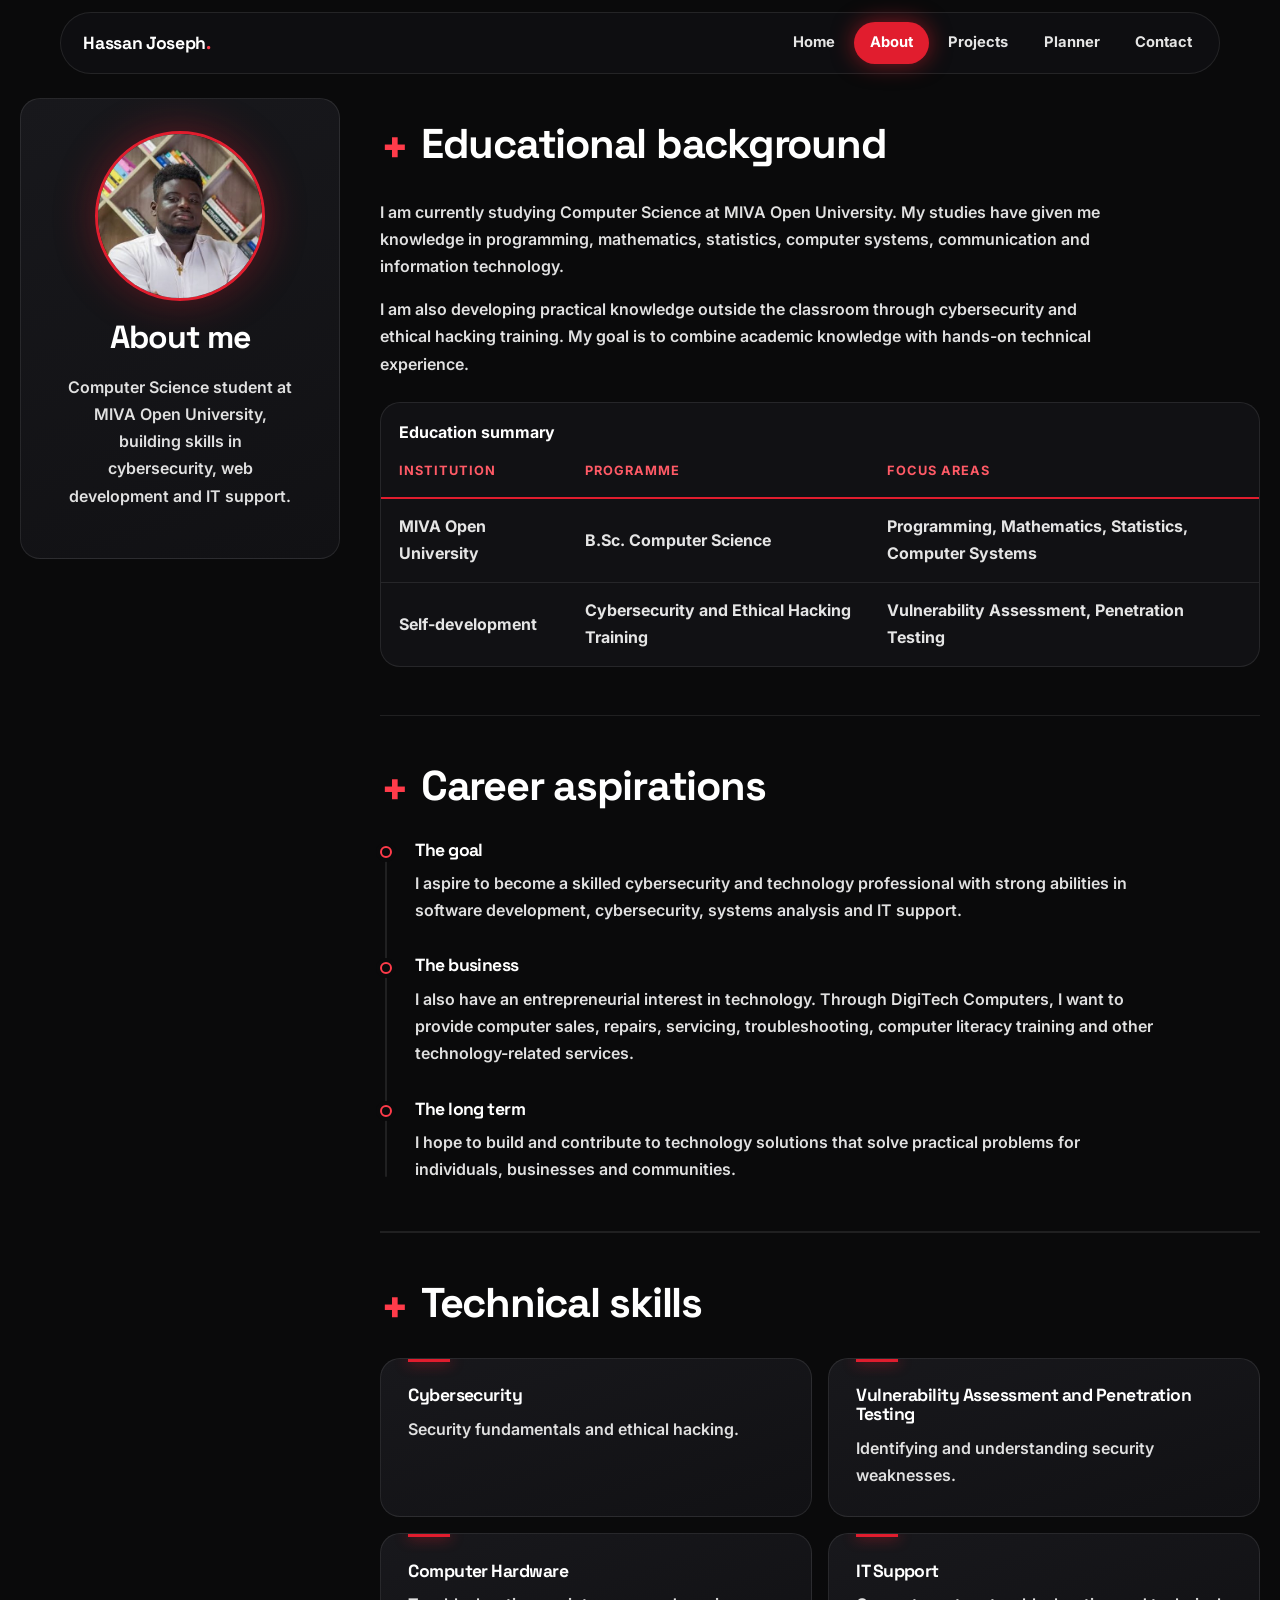
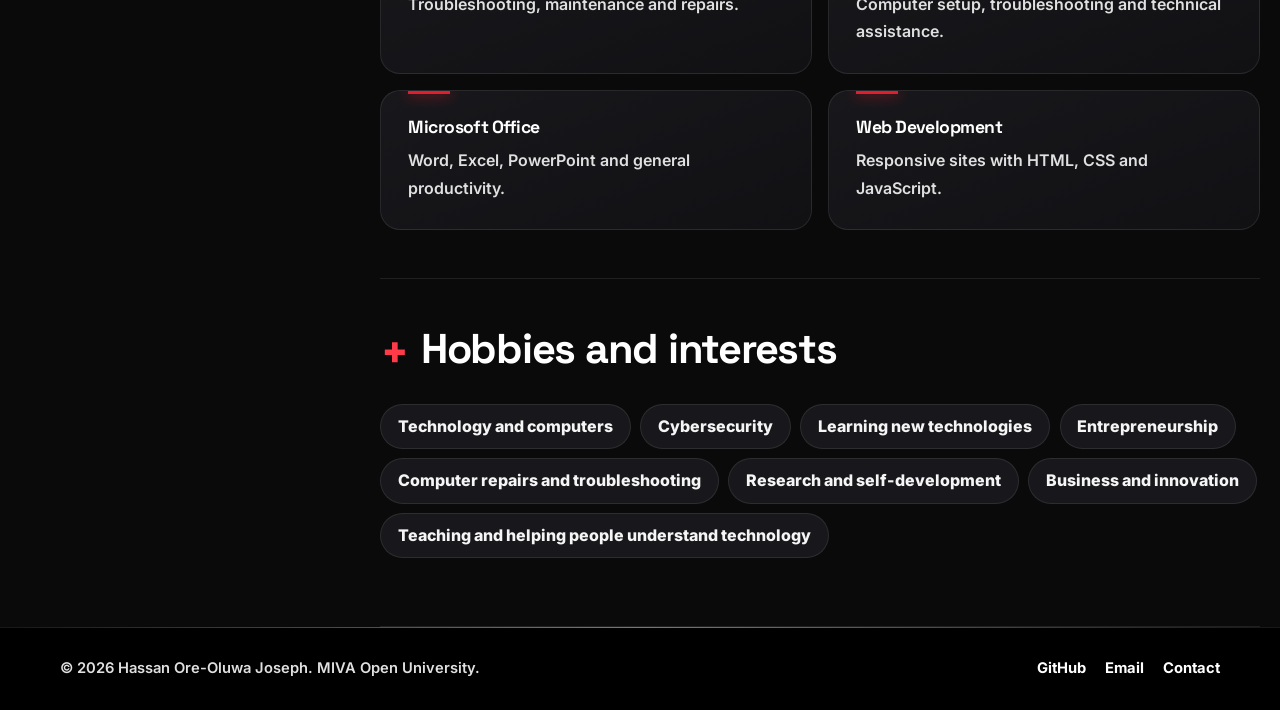
==== about.html @ a091adb0 "Add files via upload" ====
<!DOCTYPE html>
<html lang="en">
<head>
<meta charset="utf-8">
<meta name="viewport" content="width=device-width, initial-scale=1">
<title>About | Hassan Ore-Oluwa Joseph</title>
<meta name="description" content="Education, career aspirations, technical skills and interests of Hassan Ore-Oluwa Joseph.">
<meta name="theme-color" content="#0A0A0B">
<link rel="icon" href="favicon.svg" type="image/svg+xml">
<link rel="icon" href="favicon-32x32.png" sizes="32x32" type="image/png">
<link rel="shortcut icon" href="favicon.ico">
<link rel="preconnect" href="https://fonts.googleapis.com">
<link rel="preconnect" href="https://fonts.gstatic.com" crossorigin>
<link rel="stylesheet" href="https://fonts.googleapis.com/css2?family=Inter:wght@400;500;600;700&amp;family=Space+Grotesk:wght@500;700&amp;display=swap">
<link rel="stylesheet" href="css/style.css">
</head>
<body class="pg-about">
<a class="skip" href="#main">Skip to content</a>
<header class="site-header">
<nav class="nav" aria-label="Main navigation">
<a class="brand" href="index.html">Hassan Joseph<b>.</b></a>
<button class="nav-toggle" type="button" aria-expanded="false" aria-controls="menu" aria-label="Toggle menu"><span class="bars" aria-hidden="true"></span></button>
<ul id="menu"><li><a href="index.html">Home</a></li><li><a href="about.html" aria-current="page">About</a></li><li><a href="projects.html">Projects</a></li><li><a href="planner.html">Planner</a></li><li><a href="contact.html">Contact</a></li></ul>
</nav>
</header>
<main id="main">
<header class="page-head">
<div class="wrap about-top">
<img class="avatar" src="assets/img/profile-head.jpg" width="400" height="400" alt="Headshot of Hassan Ore-Oluwa Joseph">
<div><h1>About me</h1><p>Computer Science student at MIVA Open University, building skills in cybersecurity, web development and IT support.</p></div>
</div>
</header>
<section>
<div class="wrap">
<h2>Educational background</h2>
<p>I am currently studying Computer Science at MIVA Open University. My studies have given me knowledge in programming, mathematics, statistics, computer systems, communication and information technology.</p>
<p>I am also developing practical knowledge outside the classroom through cybersecurity and ethical hacking training. My goal is to combine academic knowledge with hands-on technical experience.</p>
<div class="tbl">
<table>
<caption>Education summary</caption>
<thead><tr><th scope="col">Institution</th><th scope="col">Programme</th><th scope="col">Focus areas</th></tr></thead>
<tbody>
<tr><td>MIVA Open University</td><td>B.Sc. Computer Science</td><td>Programming, Mathematics, Statistics, Computer Systems</td></tr>
<tr><td>Self-development</td><td>Cybersecurity and Ethical Hacking Training</td><td>Vulnerability Assessment, Penetration Testing</td></tr>
</tbody>
</table>
</div>
</div>
</section>
<section class="alt">
<div class="wrap">
<h2>Career aspirations</h2>
<ol class="timeline">
<li><h3>The goal</h3><p>I aspire to become a skilled cybersecurity and technology professional with strong abilities in software development, cybersecurity, systems analysis and IT support.</p></li>
<li><h3>The business</h3><p>I also have an entrepreneurial interest in technology. Through DigiTech Computers, I want to provide computer sales, repairs, servicing, troubleshooting, computer literacy training and other technology-related services.</p></li>
<li><h3>The long term</h3><p>I hope to build and contribute to technology solutions that solve practical problems for individuals, businesses and communities.</p></li>
</ol>
</div>
</section>
<section>
<div class="wrap">
<h2>Technical skills</h2>
<ul class="skills"><li><h3>Cybersecurity</h3><p>Security fundamentals and ethical hacking.</p></li><li><h3>Vulnerability Assessment and Penetration Testing</h3><p>Identifying and understanding security weaknesses.</p></li><li><h3>Computer Hardware</h3><p>Troubleshooting, maintenance and repairs.</p></li><li><h3>IT Support</h3><p>Computer setup, troubleshooting and technical assistance.</p></li><li><h3>Microsoft Office</h3><p>Word, Excel, PowerPoint and general productivity.</p></li><li><h3>Web Development</h3><p>Responsive sites with HTML, CSS and JavaScript.</p></li></ul>
</div>
</section>
<section class="alt">
<div class="wrap">
<h2>Hobbies and interests</h2>
<ul class="chips"><li>Technology and computers</li><li>Cybersecurity</li><li>Learning new technologies</li><li>Entrepreneurship</li><li>Computer repairs and troubleshooting</li><li>Research and self-development</li><li>Business and innovation</li><li>Teaching and helping people understand technology</li></ul>
</div>
</section>
</main>
<footer class="site-footer">
<div class="wrap foot">
<p>&copy; <span id="year">2026</span> Hassan Ore-Oluwa Joseph. MIVA Open University.</p>
<ul><li><a href="https://github.com/hassanjoseph-dev" target="_blank" rel="noopener">GitHub</a></li><li><a href="mailto:h.ore-oluwa5593@miva.edu.ng">Email</a></li><li><a href="contact.html">Contact</a></li></ul>
</div>
</footer>
<script src="js/script.js"></script>
</body>
</html>
---- css/style.css ----
/* Hassan Ore-Oluwa Joseph | Portfolio | Black + Signal Red */
:root{--bg:#0A0A0B;--s1:#111114;--s2:#18181C;--line:rgba(255,255,255,.09);--text:#F4F4F5;--mute:#A8A8B3;--red:#E11D2E;--red2:#FF3B4A;--rt:#FF5A66;--ok:#4ADE80;--err:#FF6B75;--r:20px;--glow:0 0 40px rgba(225,29,46,.35)}
*,::before,::after{box-sizing:border-box}
html{scroll-behavior:smooth}
body{margin:0;font:400 1rem/1.7 Inter,system-ui,-apple-system,"Segoe UI",Roboto,sans-serif;background:var(--bg);color:var(--text);overflow-x:hidden}
::selection{background:var(--red);color:#fff}
img{display:block;max-width:100%;height:auto}
a{color:var(--rt)}
h1,h2,h3{font-family:"Space Grotesk",Inter,system-ui,sans-serif;margin:0 0 .6em;line-height:1.08;letter-spacing:-.03em;color:#fff}
h1{font-size:clamp(2.3rem,1rem + 5.5vw,4.6rem);font-weight:700}
h2{font-size:clamp(1.7rem,1.1rem + 2.2vw,2.6rem);font-weight:700}
h2::before{content:"";display:inline-block;width:.7em;height:.14em;margin-right:.45em;vertical-align:middle;background:var(--red);border-radius:2px;box-shadow:0 0 14px var(--red)}
h3{font-size:1.1rem;font-weight:700}
p{margin:0 0 1em;max-width:68ch;color:var(--mute)}
strong,label{color:#fff}
figure{margin:0}
:focus-visible{outline:3px solid var(--red2);outline-offset:3px}
.wrap{width:min(1160px,100% - 2.5rem);margin-inline:auto}
section{padding:clamp(3rem,7vw,5.5rem) 0}
.alt{background:var(--s1);border-block:1px solid var(--line)}
.skip{position:absolute;left:-999px;top:0;background:var(--red);color:#fff;padding:.6rem 1rem;z-index:100}
.skip:focus{left:0}

/* Floating pill navigation */
.site-header{position:sticky;top:0;z-index:50;padding-top:12px}
.nav{display:flex;align-items:center;justify-content:space-between;min-height:62px;width:min(1160px,100% - 2rem);margin-inline:auto;padding:0 .7rem 0 1.4rem;background:rgba(17,17,20,.72);-webkit-backdrop-filter:blur(16px);backdrop-filter:blur(16px);border:1px solid var(--line);border-radius:999px}
.brand{color:#fff;font:700 1.1rem "Space Grotesk",sans-serif;letter-spacing:-.02em;text-decoration:none}
.brand b{color:var(--red2)}
.nav ul{display:flex;gap:.2rem;list-style:none;margin:0;padding:0}
.nav li a{display:block;color:var(--mute);text-decoration:none;font-weight:600;font-size:.92rem;padding:.55rem 1rem;border-radius:999px;transition:background .2s,color .2s,box-shadow .2s}
.nav li a:hover{color:#fff;background:rgba(255,255,255,.08)}
.nav li a[aria-current=page]{background:var(--red);color:#fff;box-shadow:0 0 22px rgba(225,29,46,.55)}
.nav-toggle{display:none;background:none;border:1px solid var(--line);color:#fff;border-radius:999px;padding:.35rem .8rem;font-size:1.2rem;cursor:pointer}

/* Hero and page headers */
.hero,.page-head{position:relative;overflow:hidden;background:radial-gradient(55% 60% at 82% 25%,rgba(225,29,46,.34),transparent 70%),linear-gradient(rgba(255,255,255,.035) 1px,transparent 1px) 0 0/56px 56px,linear-gradient(90deg,rgba(255,255,255,.035) 1px,transparent 1px) 0 0/56px 56px,var(--bg)}
.hero p,.page-head p{color:#C9C9D1}
.hero{padding:clamp(2.5rem,7vw,5.5rem) 0}
.hero .wrap{display:grid;grid-template-columns:1.15fr .85fr;gap:3rem;align-items:center}
.page-head{padding:clamp(2.5rem,6vw,4rem) 0;border-bottom:1px solid var(--line)}
.page-head h1{font-size:clamp(2.2rem,1rem + 4vw,3.6rem)}
.hero-text>*{animation:rise .7s both}
.hero-text>:nth-child(2){animation-delay:.1s}
.hero-text>:nth-child(3){animation-delay:.2s}
.hero-text>:nth-child(n+4){animation-delay:.3s}
@keyframes rise{from{opacity:0;transform:translateY(16px)}}
@keyframes pulse{from{box-shadow:0 0 0 0 rgba(255,59,74,.7)}to{box-shadow:0 0 0 10px rgba(255,59,74,0)}}
.tag{display:inline-flex;align-items:center;gap:.55rem;font:600 .82rem ui-monospace,SFMono-Regular,Consolas,monospace;color:#fff;background:rgba(225,29,46,.14);border:1px solid rgba(255,59,74,.5);padding:.35rem .9rem;border-radius:999px;margin-bottom:1.3rem}
.tag::before{content:"";width:8px;height:8px;border-radius:50%;background:var(--red2);animation:pulse 1.8s infinite}
#greeting{color:var(--rt);font-weight:600}
.portrait{position:relative;width:min(380px,100%);margin-inline:auto;animation:rise .9s .2s both}
/* Remove the red frame and background glow */
.portrait::before,
.portrait::after {
    content: none;
    display: none;
}

.portrait img {
    position: relative;
    z-index: 1;
    display: block;
    width: 100%;
    aspect-ratio: 4 / 5;
    object-fit: cover;
    object-position: 90% 10%;
    border-radius: 24px;
}

.intro{display:flex;flex-wrap:wrap;align-items:center;gap:.8rem;margin-top:1.6rem}
.intro figcaption{font-weight:700;color:#fff}
audio{max-width:100%;color-scheme:dark}

/* Buttons */
.btn,.btn.dark{display:inline-block;font:inherit;font-weight:700;background:var(--red);color:#fff;border:2px solid var(--red);padding:.72rem 1.5rem;border-radius:999px;text-decoration:none;cursor:pointer;transition:transform .2s,background .2s,box-shadow .2s,border-color .2s}
.btn:hover{background:var(--red2);border-color:var(--red2);transform:translateY(-2px);box-shadow:0 10px 28px rgba(225,29,46,.5)}
.btn.ghost,.btn.line{background:transparent;border-color:rgba(255,255,255,.28)}
.btn.ghost:hover,.btn.line:hover{background:rgba(255,255,255,.08);border-color:#fff;box-shadow:none}
.btn:disabled{opacity:.6;cursor:wait;transform:none}
.cta{display:flex;flex-wrap:wrap;gap:.8rem}

/* Bento cards, lists, table */
.focus,.skills{display:grid;grid-template-columns:repeat(3,1fr);gap:1rem;list-style:none;padding:0;margin:0}
.focus li:nth-child(1),.focus li:nth-child(4),.skills li:nth-child(1),.skills li:nth-child(4),.skills li:nth-child(6){grid-column:span 2}
.focus li,.skills li,.card{position:relative;overflow:hidden;background:linear-gradient(160deg,var(--s2),var(--s1));border:1px solid var(--line);border-radius:var(--r);padding:1.7rem}
.focus li,.skills li{transition:transform .25s,border-color .25s,box-shadow .25s}
.focus li:hover,.skills li:hover{transform:translateY(-4px);border-color:rgba(255,59,74,.6);box-shadow:0 20px 40px rgba(225,29,46,.18)}
.focus li::after,.skills li::after{content:"";position:absolute;top:0;left:1.7rem;width:42px;height:3px;background:var(--red);box-shadow:0 0 14px var(--red)}
.focus p,.skills p{margin:0}
.ic{display:grid;place-items:center;flex:none;width:3rem;height:3rem;margin-bottom:.9rem;font-size:1.35rem;border-radius:14px;background:rgba(225,29,46,.14);border:1px solid rgba(255,59,74,.4)}
.chips,.tags{display:flex;flex-wrap:wrap;gap:.6rem;list-style:none;padding:0;margin:0 0 1.2rem}
.chips li{padding:.5rem 1.05rem;border-radius:999px;background:var(--s2);border:1px solid var(--line);font-weight:600;transition:background .2s,border-color .2s,transform .2s}
.chips li:hover{background:var(--red);border-color:var(--red);transform:translateY(-2px)}
.tags li{padding:.15rem .7rem;border-radius:8px;background:rgba(225,29,46,.12);border:1px solid rgba(255,59,74,.3);color:#FF8A93;font:600 .78rem ui-monospace,SFMono-Regular,Consolas,monospace}
.tbl{overflow-x:auto;margin-top:1.5rem;background:var(--s1);border:1px solid var(--line);border-radius:var(--r)}
table{width:100%;min-width:560px;border-collapse:collapse}
caption{text-align:left;font-weight:700;color:#fff;padding:1rem 1.1rem 0}
th,td{text-align:left;padding:.9rem 1.1rem;border-bottom:1px solid var(--line)}
td{color:#D4D4DB}
thead th{color:var(--rt);font-size:.8rem;text-transform:uppercase;letter-spacing:.08em;border-bottom:2px solid var(--red)}
tbody tr:last-child td{border-bottom:0}
tbody tr{transition:background .2s}
tbody tr:hover{background:rgba(225,29,46,.08)}
.about-top{display:flex;align-items:center;gap:2rem}
.avatar{width:150px;height:150px;flex:none;border-radius:50%;object-fit:cover;border:3px solid var(--red);box-shadow:var(--glow)}

/* Projects */
.project{display:grid;grid-template-columns:1.1fr .9fr;gap:2.5rem;align-items:start;padding-block:2.5rem}
.project+.project{border-top:1px solid var(--line)}
.project:nth-of-type(even) .gallery{order:2}
.gallery{display:grid;grid-template-columns:repeat(2,1fr);gap:.8rem}
.gallery figure:first-child:nth-last-child(odd){grid-column:1/-1}
.gallery.wide{grid-template-columns:1fr}
.gallery a{display:block}
.gallery img{width:100%;aspect-ratio:4/3;object-fit:contain;background:var(--s2);border:1px solid var(--line);border-radius:14px;transition:transform .25s,box-shadow .25s}
.gallery.wide img{aspect-ratio:auto;object-fit:cover}
.gallery a:hover img{transform:scale(1.015);box-shadow:0 0 0 1px var(--red2),var(--glow)}
figcaption{font-size:.82rem;color:var(--mute);margin-top:.4rem}
.links{display:flex;flex-wrap:wrap;gap:.7rem;margin-top:1.2rem}

/* Planner */
.progress{max-width:760px;height:10px;margin-top:1.4rem;background:rgba(255,255,255,.12);border-radius:99px;overflow:hidden}
.progress span{display:block;height:100%;width:0;background:linear-gradient(90deg,var(--red),var(--red2));box-shadow:0 0 16px var(--red);transition:width .45s ease}
.page-head .count{font-weight:700;margin:.7rem 0 0;color:#fff}
.planner{max-width:760px}
.add{display:flex;gap:.7rem}
.tasks{list-style:none;margin:0;padding:0;display:grid;gap:.7rem}
.task{display:flex;align-items:center;gap:.9rem;background:var(--bg);border:1px solid var(--line);border-left:4px solid var(--red);border-radius:14px;padding:.8rem 1rem;transition:opacity .25s,transform .25s,border-color .25s}
.task.new{animation:rise .3s both}
.task.done{border-left-color:var(--ok);opacity:.65}
.task.done label{text-decoration:line-through}
.task.out{opacity:0;transform:translateX(30px)}
.task input{width:1.25rem;height:1.25rem;flex:none;accent-color:var(--red);cursor:pointer}
.task label{flex:1;margin:0;font-weight:500;cursor:pointer}
.del{font:inherit;font-size:.85rem;font-weight:700;background:transparent;color:var(--rt);border:1px solid rgba(255,59,74,.4);border-radius:8px;padding:.3rem .75rem;cursor:pointer;transition:background .2s,color .2s}
.del:hover{background:var(--red);color:#fff}
.note{font-size:.85rem;margin:1rem 0 0}

/* Contact form */
.contact{display:grid;grid-template-columns:.85fr 1.15fr;gap:1.5rem;align-items:start}
.info{list-style:none;margin:0;padding:0;display:grid;gap:1.1rem}
.info li{display:flex;align-items:center;gap:1rem;color:var(--mute)}
.info .ic{margin:0}
.field{margin-bottom:.9rem}
label{display:block;font-weight:600;margin-bottom:.35rem}
input:not([type=checkbox]),textarea{width:100%;font:inherit;color:#fff;background:var(--bg);padding:.8rem 1rem;border:1.5px solid #34343B;border-radius:12px;transition:border-color .2s,box-shadow .2s}
textarea{min-height:140px;resize:vertical}
::placeholder{color:#7D7D88}
input:not([type=checkbox]):focus,textarea:focus{outline:none;border-color:var(--red2);box-shadow:0 0 0 4px rgba(225,29,46,.3)}
.bad{border-color:var(--err)!important}
.err{color:var(--err);font-size:.88rem;font-weight:600;min-height:1.3em;margin:.25rem 0 0}
.status{font-weight:700;margin:1rem 0 0}
.status.ok{color:var(--ok)}
.status.no{color:var(--err)}

/* Cybersecurity notes */
.about-top .head-img{width:min(340px,38%);margin-left:auto;border-radius:var(--r);border:1px solid var(--line);box-shadow:var(--glow)}
.split{display:grid;grid-template-columns:1fr 340px;gap:3rem;align-items:center}
.steps,.phases{list-style:none;counter-reset:s;padding:0;margin:0 0 1rem;display:grid;gap:1.1rem}
.steps li,.phases li{counter-increment:s;position:relative;padding:.1rem 0 .1rem 3.5rem}
.steps li::before,.phases li::before{content:counter(s);position:absolute;left:0;top:0;display:grid;place-items:center;width:2.4rem;height:2.4rem;border-radius:50%;background:var(--red);color:#fff;font-weight:800;box-shadow:0 0 18px rgba(225,29,46,.5)}
.steps h3,.phases h3{margin:0 0 .15rem}
.steps p,.phases p{margin:0}
.cy figure a{display:block}
.cy figure img{width:100%;height:auto;background:#fff;border:1px solid var(--line);border-radius:14px;transition:transform .25s,box-shadow .25s}
.cy figure a:hover img{transform:scale(1.015);box-shadow:0 0 0 1px var(--red2),var(--glow)}
.shots{display:grid;grid-template-columns:repeat(auto-fit,minmax(280px,1fr));gap:1.2rem;margin-top:2rem}
.cy .shots img{aspect-ratio:16/10;object-fit:contain;background:var(--s2)}
.credit{display:block;font-size:.75rem}
.big{max-width:780px;margin:1.2rem 0 1.6rem}
.sub{margin-top:2.2rem}
.callout{border-left:4px solid var(--red);background:rgba(225,29,46,.09);border-radius:12px;padding:1rem 1.25rem;margin:1.5rem 0 0;max-width:none;color:#D4D4DB}
code{font:600 .88em ui-monospace,SFMono-Regular,Consolas,monospace;background:rgba(255,255,255,.08);color:#FF8A93;padding:.1em .4em;border-radius:6px}

/* Footer */
.site-footer{position:relative;background:#000;border-top:1px solid var(--line);padding:1.8rem 0;font-size:.92rem;color:var(--mute)}
.site-footer::before{content:"";position:absolute;top:-1px;left:0;right:0;height:1px;background:linear-gradient(90deg,transparent,var(--red2),transparent)}
.foot{display:flex;flex-wrap:wrap;justify-content:space-between;gap:1rem}
.foot p{margin:0}
.foot ul{display:flex;gap:1.2rem;list-style:none;margin:0;padding:0}
.foot a{color:#fff;text-decoration:none;transition:color .2s}
.foot a:hover{color:var(--rt)}

/* Responsive */
@media (max-width:940px){
  .hero .wrap,.project,.contact,.split{grid-template-columns:1fr}
  .focus,.skills{grid-template-columns:repeat(2,1fr)}
  .focus li:nth-child(n),.skills li:nth-child(n){grid-column:auto}
  .portrait{width:min(300px,86%)}
  .project:nth-of-type(even) .gallery{order:0}
  .split figure{max-width:340px}
  .nav-toggle{display:block}
  .nav ul{display:none;position:absolute;top:calc(100% + 8px);left:1rem;right:1rem;flex-direction:column;gap:.3rem;padding:.7rem;background:rgba(17,17,20,.97);border:1px solid var(--line);border-radius:20px}
  .nav ul.open{display:flex}
}
@media (max-width:560px){
  .focus,.skills,.gallery{grid-template-columns:1fr}
  .add{flex-direction:column}
  .about-top{flex-direction:column;align-items:flex-start}
  .about-top .head-img{width:100%;margin-left:0}
}
@media (prefers-reduced-motion:reduce){
  *,::before,::after{animation:none!important;transition:none!important;scroll-behavior:auto!important}
}

/* Ethical hacking container */
.hub{padding-block:2.5rem;border-bottom:1px solid var(--line)}
.hub-head{display:grid;grid-template-columns:1fr 340px;gap:2.5rem;align-items:center}
.hub-img{border-radius:var(--r);border:1px solid var(--line);box-shadow:var(--glow)}
.accordion{counter-reset:i;display:grid;gap:.8rem;margin-top:1.5rem}
.item{counter-increment:i;background:linear-gradient(160deg,var(--s2),var(--s1));border:1px solid var(--line);border-radius:var(--r);transition:border-color .25s,box-shadow .25s}
.item[open]{border-color:rgba(255,59,74,.5);box-shadow:0 18px 40px rgba(225,29,46,.12)}
.item summary{display:flex;flex-wrap:wrap;align-items:center;gap:.5rem 1rem;padding:1.1rem 1.4rem;border-radius:var(--r);cursor:pointer;list-style:none;font:700 1.1rem "Space Grotesk",Inter,sans-serif;color:#fff;transition:background .2s}
.item summary::-webkit-details-marker{display:none}
.item summary:hover{background:rgba(255,255,255,.04)}
.item summary::before{content:counter(i,decimal-leading-zero);color:var(--rt);font:600 .9rem ui-monospace,SFMono-Regular,Consolas,monospace}
.item summary::after{content:"+";margin-left:auto;font-size:1.6rem;line-height:1;color:var(--rt);transition:transform .25s}
.item[open] summary::after{transform:rotate(45deg)}
.badge{font:600 .72rem ui-monospace,SFMono-Regular,Consolas,monospace;padding:.1rem .65rem;border-radius:999px;border:1px solid var(--line);color:var(--mute)}
.badge.own{background:var(--red);border-color:var(--red);color:#fff}
.item-body{padding:.4rem 1.4rem 1.6rem}
@media (max-width:940px){.hub-head{grid-template-columns:1fr}.hub-img{max-width:340px}}

/* ===== Motion: purposeful, transform/opacity only, disabled by prefers-reduced-motion ===== */
:root{--ease:cubic-bezier(.22,1,.36,1)}
@media (prefers-reduced-motion:no-preference){@view-transition{navigation:auto}}
::view-transition-old(root){animation:vt-out .25s ease both}
::view-transition-new(root){animation:vt-in .45s cubic-bezier(.22,1,.36,1) both}
@keyframes vt-out{to{opacity:0;transform:translateY(-8px)}}
@keyframes vt-in{from{opacity:0;transform:translateY(12px)}}
.site-header{view-transition-name:site-header}

/* Scroll progress, header state, scroll reveal */
.scroll-bar{position:fixed;top:0;left:0;right:0;z-index:100;height:3px;transform:scaleX(0);transform-origin:0 50%;background:linear-gradient(90deg,var(--red),var(--red2));box-shadow:0 0 12px var(--red);pointer-events:none}
.nav{transition:background .3s,box-shadow .3s,border-color .3s}
.site-header.scrolled .nav{background:rgba(10,10,11,.9);border-color:rgba(255,255,255,.14);box-shadow:0 12px 32px rgba(0,0,0,.5)}
.reveal{opacity:0}
.reveal.in{opacity:1;animation:reveal .8s var(--ease) var(--d,0s) backwards}
@keyframes reveal{from{opacity:0;transform:translateY(28px)}}
.page-head .wrap>*{animation:rise .6s var(--ease) both}
.page-head .wrap>:nth-child(2){animation-delay:.1s}
.page-head .wrap>:nth-child(n+3){animation-delay:.2s}

/* Hero ambient glow */
.hero::before{content:"";position:absolute;right:-140px;top:-160px;width:560px;height:560px;border-radius:50%;background:radial-gradient(circle,rgba(225,29,46,.38),transparent 65%);filter:blur(24px);pointer-events:none;animation:drift 14s ease-in-out infinite alternate}
@keyframes drift{to{transform:translate(-90px,70px) scale(1.15)}}
.hero .wrap{position:relative;z-index:1}

/* Buttons: sheen, press, loading spinner */
.btn{position:relative;overflow:hidden;isolation:isolate}
.btn::before{content:"";position:absolute;inset:0;z-index:-1;background:linear-gradient(110deg,transparent 30%,rgba(255,255,255,.35) 50%,transparent 70%);transform:translateX(-120%);transition:transform .6s var(--ease)}
.btn:hover::before{transform:translateX(120%)}
.btn:active{transform:translateY(0) scale(.97)}
.btn:disabled::after{content:"";display:inline-block;width:.9em;height:.9em;margin-left:.6rem;vertical-align:-.1em;border:2px solid rgba(255,255,255,.4);border-top-color:#fff;border-radius:50%;animation:spin .7s linear infinite}
@keyframes spin{to{transform:rotate(360deg)}}

/* Cursor-following glow on cards */
.item{position:relative}
.focus li::before,.skills li::before,.card::before,.item::before{content:"";position:absolute;inset:0;border-radius:inherit;pointer-events:none;opacity:0;transition:opacity .3s;background:radial-gradient(320px circle at var(--mx,50%) var(--my,0%),rgba(255,59,74,.16),transparent 65%)}
.focus li:hover::before,.skills li:hover::before,.card:hover::before,.item:hover::before{opacity:1}

/* Accordion, footer links */
.item[open] .item-body{animation:rise .45s var(--ease) both}
.foot a{background:linear-gradient(var(--rt),var(--rt)) 0 100%/0 1px no-repeat;transition:color .2s,background-size .3s var(--ease)}
.foot a:hover{background-size:100% 1px}

/* Planner: animated strike-through, smooth removal */
.tasks{display:flex;flex-direction:column;gap:0}
.task{margin-bottom:.7rem;max-height:240px;transition:opacity .25s,transform .3s,max-height .35s ease,margin .35s,padding .35s,border-width .35s,border-color .25s}
.task.out{max-height:0;margin-bottom:0;padding-block:0;border-width:0}
.task label{flex:0 1 auto;background:linear-gradient(currentColor,currentColor) 0 58%/0 2px no-repeat;transition:background-size .35s ease,color .25s}
.task.done label{text-decoration:none;background-size:100% 2px;color:var(--mute)}
.del{margin-left:auto}

/* Form feedback */
@keyframes shake{20%{transform:translateX(-6px)}40%{transform:translateX(5px)}60%{transform:translateX(-3px)}80%{transform:translateX(2px)}}
input.bad,textarea.bad{animation:shake .4s}
.err:not(:empty),.status:not(:empty){animation:rise .3s both}

/* Hamburger morphs to a close icon; mobile menu fades and slides */
.bars,.bars::before,.bars::after{display:block;width:20px;height:2px;background:#fff;border-radius:2px}
.bars{position:relative;transition:background .2s}
.bars::before,.bars::after{content:"";position:absolute;left:0;transition:transform .3s var(--ease)}
.bars::before{top:-6px}
.bars::after{top:6px}
.nav-toggle[aria-expanded=true] .bars{background:transparent}
.nav-toggle[aria-expanded=true] .bars::before{transform:translateY(6px) rotate(45deg)}
.nav-toggle[aria-expanded=true] .bars::after{transform:translateY(-6px) rotate(-45deg)}
@media (max-width:940px){
  .nav-toggle{display:grid;place-items:center;width:44px;height:44px;padding:0}
  .nav ul{display:flex;opacity:0;visibility:hidden;transform:translateY(-10px) scale(.98);transform-origin:top;transition:opacity .25s,transform .35s var(--ease),visibility 0s .35s}
  .nav ul.open{opacity:1;visibility:visible;transform:none;transition-delay:0s}
}

/* ===== Per-page designs ===== */
[hidden]{display:none!important}
@property --a{syntax:"<angle>";inherits:false;initial-value:0deg}
@keyframes turn{to{--a:360deg}}
@keyframes revealL{from{opacity:0;transform:translateX(-40px)}}
@keyframes revealR{from{opacity:0;transform:translateX(40px)}}
@keyframes pop{40%{transform:scale(1.25);color:var(--rt)}}
@keyframes ping{from{transform:scale(.1);opacity:1}to{transform:scale(1);opacity:0}}
@keyframes draw{to{stroke-dashoffset:0}}
@keyframes blink{50%{opacity:0}}
@keyframes track{to{transform:translateX(-50%)}}
@keyframes ringpulse{from{box-shadow:0 0 0 0 rgba(255,59,74,.55)}to{box-shadow:0 0 0 22px rgba(255,59,74,0)}}
@keyframes glow{to{filter:drop-shadow(0 0 18px rgba(255,59,74,.95))}}

/* HOME: spinning gradient ring, typing terminal, outlined marquee */
.pg-home .portrait::before{background:conic-gradient(from var(--a),var(--red2),rgba(255,255,255,.15) 25%,var(--red) 50%,rgba(255,255,255,.15) 75%,var(--red2));animation:turn 5s linear infinite}
.term{position:absolute;z-index:2;left:-2.2rem;bottom:-1.6rem;width:min(330px,94%);background:rgba(10,10,11,.84);-webkit-backdrop-filter:blur(14px);backdrop-filter:blur(14px);border:1px solid rgba(255,255,255,.14);border-radius:14px;box-shadow:0 20px 50px rgba(0,0,0,.55);animation:rise .8s .9s both}
.term .bar{display:flex;gap:6px;padding:.6rem .8rem;border-bottom:1px solid var(--line)}
.term .bar i{width:9px;height:9px;border-radius:50%;background:#444}
.term .bar i:first-child{background:var(--red2)}
.term pre{margin:0;padding:.8rem 1rem 1rem;min-height:9.4em;font:500 .8rem/1.6 ui-monospace,SFMono-Regular,Consolas,monospace;color:#E4E4E7;white-space:pre-wrap}
.term pre b{color:var(--rt);margin-right:.5em}
.term pre::after{content:"";display:inline-block;width:.55em;height:1.05em;margin-left:2px;vertical-align:-.15em;background:var(--red2);animation:blink 1s steps(2) infinite}
.marquee{overflow:hidden;padding:1.1rem 0;background:var(--s1);border-block:1px solid var(--line)}
.track{display:flex;width:max-content;animation:track 30s linear infinite}
.marquee:hover .track{animation-play-state:paused}
.track span{margin-right:3rem;white-space:nowrap;font:700 1.5rem "Space Grotesk",sans-serif;color:transparent;-webkit-text-stroke:1px rgba(255,255,255,.4)}
.track span::after{content:"\2726";margin-left:3rem;color:var(--red2);-webkit-text-stroke:0}

/* ABOUT: sticky profile sidebar + timeline that draws as you scroll */
.pg-about main{display:grid;grid-template-columns:320px minmax(0,1fr);gap:0 2.5rem;width:min(1240px,100% - 2rem);margin-inline:auto;align-items:start}
.pg-about .page-head{grid-column:1;grid-row:1/12;position:sticky;top:96px;margin-top:1.5rem;padding:2rem 1.5rem;text-align:center;background:linear-gradient(160deg,var(--s2),var(--s1));border:1px solid var(--line);border-radius:var(--r)}
.pg-about .about-top{flex-direction:column;gap:1.2rem}
.pg-about .page-head h1{font-size:2rem}
.pg-about .avatar{width:170px;height:170px;animation:ringpulse 3s ease-out infinite}
.pg-about main>section{grid-column:2;padding:3rem 0;border-top:1px solid var(--line)}
.pg-about main>section:first-of-type{border-top:0}
.pg-about section>.wrap{width:100%}
.pg-about .alt{background:none}
.pg-about .skills{grid-template-columns:repeat(2,1fr)}
.pg-about .skills li:nth-child(n){grid-column:auto}
.timeline{--p:0;list-style:none;position:relative;display:grid;gap:2rem;margin:1.5rem 0 0;padding:0 0 0 2.2rem}
.timeline::before,.timeline::after{content:"";position:absolute;left:5px;top:6px;bottom:6px;width:2px;border-radius:2px}
.timeline::before{background:var(--line)}
.timeline::after{background:linear-gradient(var(--red2),var(--red));box-shadow:0 0 12px var(--red);transform:scaleY(var(--p));transform-origin:top}
.timeline li{position:relative}
.timeline li::before{content:"";position:absolute;left:-2.2rem;top:.35rem;width:12px;height:12px;border-radius:50%;background:var(--bg);border:2px solid var(--red2);box-shadow:0 0 0 4px var(--bg)}
.timeline p{margin:0}
.timeline li.reveal.in{animation-name:revealL}
.timeline li:nth-child(even).reveal.in{animation-name:revealR}

/* PROJECTS: outline title, filter tabs, big numerals, image wipe */
.pg-projects .page-head{text-align:center}

/* Bold, thick Projects page heading */
.pg-projects .page-head h1 { font-family: "Space Grotesk", Inter, sans-serif;font-size: clamp(3rem, 2rem + 6vw, 6rem);  font-weight: 900; color: #FFFFFF; -webkit-text-stroke: 0;letter-spacing: -0.04em;line-height: 1.05;text-shadow: 0 4px 18px rgba(0, 0, 0, 0.4);}
.pg-projects .page-head p{margin-inline:auto}
.filters{display:inline-flex;flex-wrap:wrap;justify-content:center;gap:.4rem;margin-top:1rem;padding:.4rem;background:rgba(17,17,20,.7);border:1px solid var(--line);border-radius:999px}
.filters button{font:inherit;font-weight:600;font-size:.9rem;color:var(--mute);background:none;border:0;border-radius:999px;padding:.55rem 1.1rem;cursor:pointer;transition:background .25s,color .25s,box-shadow .25s}
.filters button:hover{color:#fff}
.filters button.on{background:var(--red);color:#fff;box-shadow:0 0 22px rgba(225,29,46,.55)}
.flip{animation:rise .5s var(--ease) both}
.pg-projects main .wrap{counter-reset:n}
.pg-projects article{counter-increment:n;position:relative;isolation:isolate}
.pg-projects article::before{content:"0" counter(n);position:absolute;z-index:-1;right:0;top:.4rem;font:700 clamp(4.5rem,11vw,9rem)/1 "Space Grotesk",sans-serif;color:transparent;-webkit-text-stroke:1px rgba(255,59,74,.3)}
.project.reveal .gallery img{clip-path:inset(0 100% 0 0);transition:clip-path 1.1s var(--ease) .15s,transform .25s,box-shadow .25s}
.project.reveal.in .gallery img{clip-path:inset(0)}

/* PLANNER: dashboard with animated progress ring */
.dash{padding:clamp(2rem,5vw,3.5rem) 0}
.dash-top{display:grid;grid-template-columns:1fr auto;gap:2rem;align-items:center;margin-bottom:1.5rem}
.dash-top>*{animation:rise .7s var(--ease) both}
.dash-top h1{font-size:clamp(2.2rem,1rem + 4vw,3.6rem)}
.stats{display:flex;align-items:center;gap:1.5rem;padding:1.2rem 1.6rem;background:linear-gradient(160deg,var(--s2),var(--s1));border:1px solid var(--line);border-radius:var(--r)}
.ring{position:relative;width:130px;height:130px;flex:none}
.ring svg{width:100%;height:100%;transform:rotate(-90deg)}
.ring circle{fill:none;stroke-width:9}
.ring .trk{stroke:rgba(255,255,255,.1)}
.ring .val{stroke:var(--red2);stroke-linecap:round;stroke-dasharray:327;stroke-dashoffset:327;transition:stroke-dashoffset .9s var(--ease);filter:drop-shadow(0 0 6px rgba(255,59,74,.7))}
.ring strong{position:absolute;inset:0;display:grid;place-items:center;font:700 1.6rem "Space Grotesk",sans-serif}
.dash.complete .ring{animation:glow 1.6s ease-in-out infinite alternate}
.tiles{display:flex;gap:.8rem;list-style:none;margin:0;padding:0}
.tiles li{min-width:76px;text-align:center;padding:.7rem .5rem;border-radius:14px;background:rgba(255,255,255,.04);border:1px solid var(--line)}
.tiles b{display:block;font:700 1.7rem/1.1 "Space Grotesk",sans-serif;color:#fff}
.tiles span{font-size:.78rem;color:var(--mute)}
.pop{animation:pop .35s var(--ease)}
.dash .count{margin:0 0 1.5rem}
.dash .planner{max-width:none}

/* CONTACT: split screen, radar, floating labels, animated tick */
.talk{position:relative;overflow:hidden;padding:clamp(2.5rem,6vw,5rem) 0}
.talk-grid{display:grid;grid-template-columns:1.05fr .95fr;gap:3rem;align-items:center;position:relative;z-index:1}
.talk-copy>*{animation:rise .7s var(--ease) both}
.talk-copy>:nth-child(2){animation-delay:.1s}
.talk-copy>:nth-child(3){animation-delay:.2s}
.talk-copy>:nth-child(4){animation-delay:.3s}
.talk h1{font-size:clamp(2.8rem,1rem + 7vw,6rem)}
.radar{position:absolute;right:-160px;top:-120px;width:560px;height:560px;pointer-events:none}
.radar i{position:absolute;inset:0;border:1px solid rgba(255,59,74,.55);border-radius:50%;animation:ping 4.5s ease-out infinite}
.radar i:nth-child(2){animation-delay:1.5s}
.radar i:nth-child(3){animation-delay:3s}
.reach{list-style:none;margin:1.8rem 0 0;padding:0;display:grid;gap:.7rem}
.reach li{display:flex;align-items:center;gap:1rem;padding:.8rem 1.1rem;background:rgba(17,17,20,.65);border:1px solid var(--line);border-radius:16px;color:var(--mute);transition:transform .3s var(--ease),border-color .3s}
.reach li:hover{transform:translateX(8px);border-color:rgba(255,59,74,.6)}
.reach .ic{margin:0}
.field{position:relative;margin-top:1.6rem}
.field label{position:absolute;left:1rem;top:.82rem;margin:0;font-weight:500;color:var(--mute);pointer-events:none;transform-origin:left;transition:transform .25s var(--ease),color .25s}
.field input:focus+label,.field textarea:focus+label,.field input:not(:placeholder-shown)+label,.field textarea:not(:placeholder-shown)+label{transform:translateY(-1.75rem) scale(.82);color:var(--rt)}
.tick{display:block;width:0;height:0;opacity:0;margin:0 auto}
.sent .tick{width:56px;height:56px;opacity:1;margin:1rem auto 0}
.tick circle,.tick path{fill:none;stroke:var(--ok);stroke-width:3;stroke-linecap:round;stroke-linejoin:round;stroke-dasharray:160;stroke-dashoffset:160}
.sent .tick circle,.sent .tick path{animation:draw .8s var(--ease) forwards}
.sent .tick path{animation-delay:.35s}

@media (max-width:940px){
  .pg-about main{display:block}
  .pg-about .page-head{position:static}
  .term{left:-1rem;width:min(300px,100%)}
  .talk-grid{grid-template-columns:1fr}
  .radar{right:-260px}
}
@media (max-width:760px){.dash-top{grid-template-columns:1fr}.stats{flex-wrap:wrap;justify-content:center}}
@media (max-width:560px){.pg-about .skills{grid-template-columns:1fr}}



/* ===== SITE-WIDE TEXT AND PLUS SIGN UPDATE ===== */

/* Make general text bolder and brighter */
body {
    font-weight: 600;
    color: #F5F5F5;
}

p,
.hero p,
.page-head p,
.project p,
.item-body p,
.callout {
    color: #E0E0E0;
    font-weight: 600;
}

/* Make headings bold and clear */
h1,
h2,
h3,
h4,
h5,
h6 {
    color: #FFFFFF;
    font-weight: 800;
}

/* Strengthen navigation text */
.nav li a {
    color: #E5E5E5;
    font-weight: 700;
}

/* Make labels and project information bolder */
label,
strong,
b,
th,
td,
figcaption {
    font-weight: 700;
}

td {
    color: #E5E5E5;
}

/* Replace the decorative dash before headings with a plus */
h2::before {
    content: "+";
    display: inline-block;
    width: auto;
    height: auto;
    margin-right: 12px;
    vertical-align: middle;
    background: none;
    border-radius: 0;
    box-shadow: none;
    color: #FF3B4A;
    font-size: 1.15em;
    font-weight: 800;
}

/* Make skill names and scrolling text stronger */
.chips li,
.skills li,
.focus li,
.track span {
    font-weight: 800;
}

/* Make accordion plus signs bold */
.item summary::after {
    content: "+";
    font-size: 1.8rem;
    font-weight: 800;
    color: #FF3B4A;
}

/* Improve form readability */
input:not([type="checkbox"]),
textarea {
    color: #FFFFFF;
    font-weight: 600;
}

::placeholder {
    color: #BDBDC7;
    opacity: 1;
}

/* Keep links clear and bold */
a {
    font-weight: 700;
}

/* Make smaller descriptive text easier to read */
.badge,
.tags li,
.note,
.credit {
    color: #E0E0E0;
    font-weight: 600;
}

/* Preserve red accents and readable text on buttons */
.btn,
.filters button,
.del {
    font-weight: 800;
}



/* Remove the plus sign before headings on the Contact page */
.pg-contact h2::before,
.pg-contact h3::before {
    content: none !important;
    display: none !important;
}


/* Home page moving text: bold, visible, black and red theme */
.track span {
    margin-right: 3rem;
    white-space: nowrap;
    font: 800 1.5rem "Space Grotesk", sans-serif;
    color: #FFFFFF;
    -webkit-text-stroke: 0;
    opacity: 1;
    text-shadow: 0 0 1px rgba(255, 255, 255, 0.3);
}

.track span::after {
    content: "+";
    margin-left: 3rem;
    color: #FF3B4A;
    -webkit-text-stroke: 0;
    font-weight: 900;
}
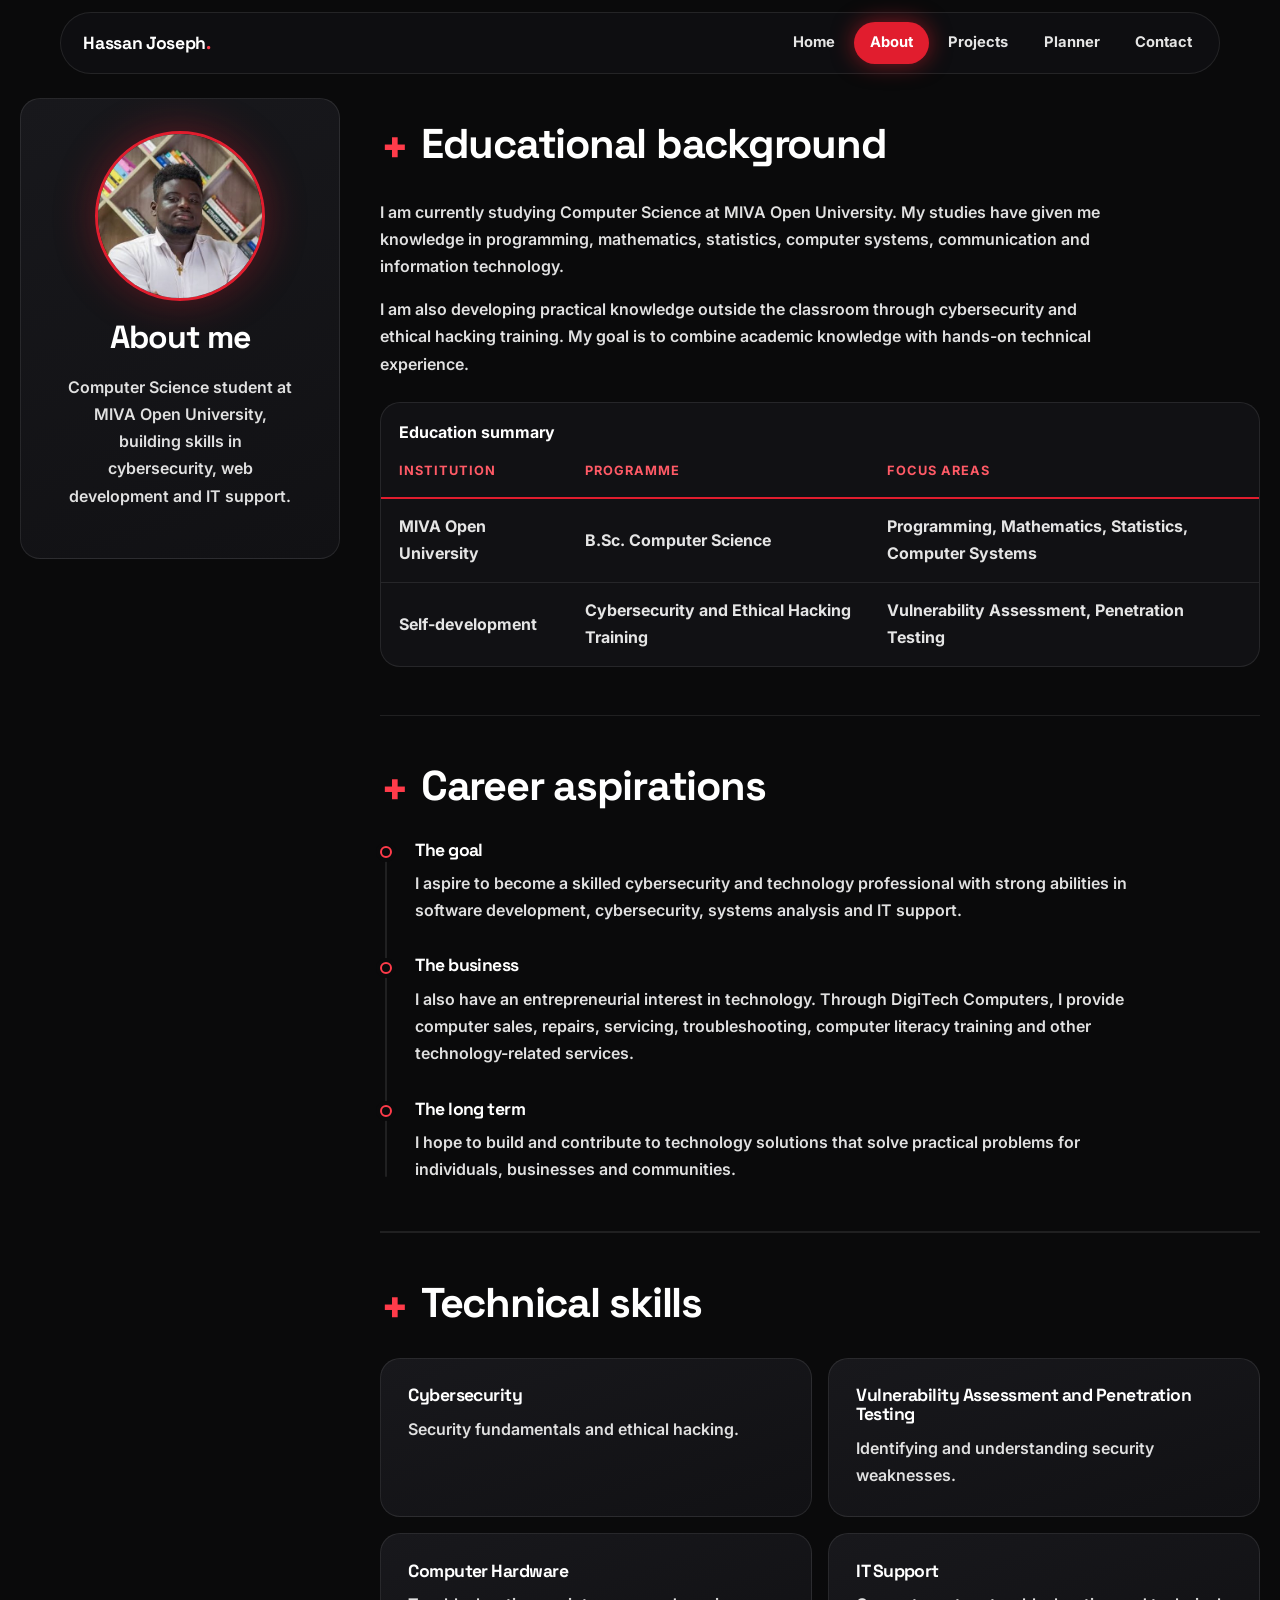
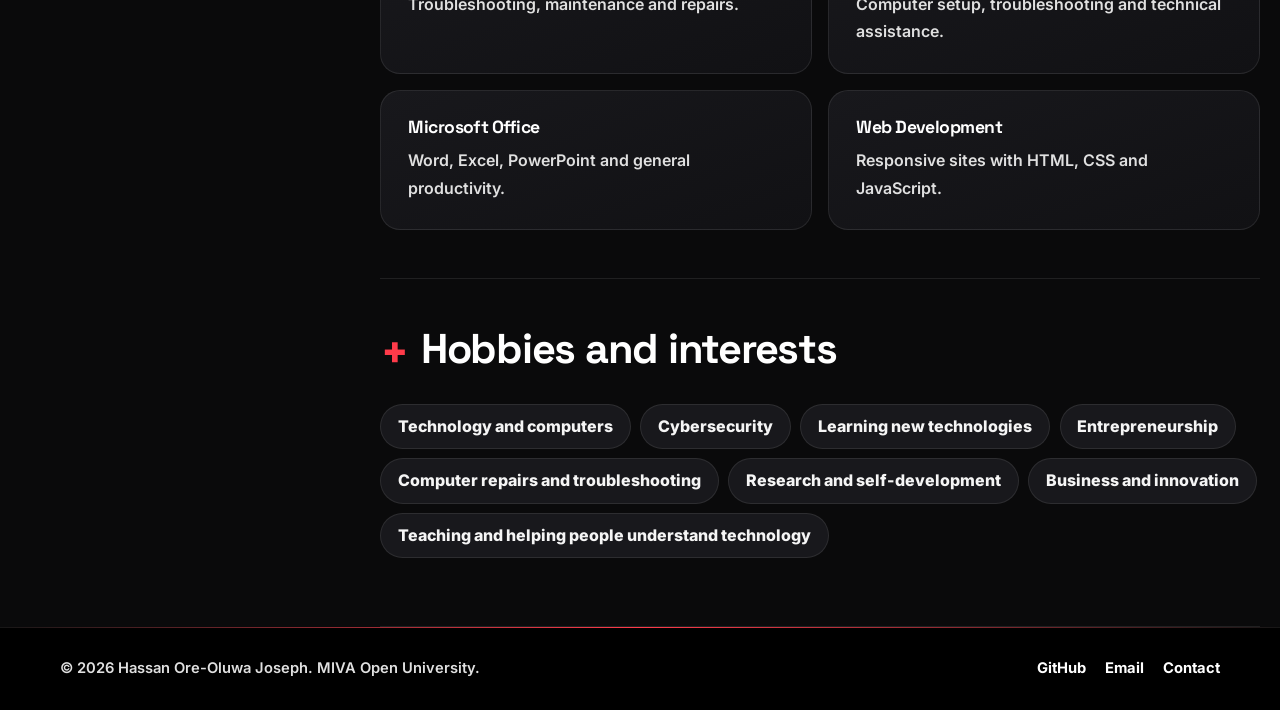
==== commit 9313977c: "Update about.html" ====
--- a/about.html
+++ b/about.html
@@ -52,7 +52,7 @@
 <h2>Career aspirations</h2>
 <ol class="timeline">
 <li><h3>The goal</h3><p>I aspire to become a skilled cybersecurity and technology professional with strong abilities in software development, cybersecurity, systems analysis and IT support.</p></li>
-<li><h3>The business</h3><p>I also have an entrepreneurial interest in technology. Through DigiTech Computers, I want to provide computer sales, repairs, servicing, troubleshooting, computer literacy training and other technology-related services.</p></li>
+<li><h3>The business</h3><p>I also have an entrepreneurial interest in technology. Through DigiTech Computers, I provide computer sales, repairs, servicing, troubleshooting, computer literacy training and other technology-related services.</p></li>
 <li><h3>The long term</h3><p>I hope to build and contribute to technology solutions that solve practical problems for individuals, businesses and communities.</p></li>
 </ol>
 </div>
--- a/css/style.css
+++ b/css/style.css
@@ -1,4 +1,3 @@
-/* Hassan Ore-Oluwa Joseph | Portfolio | Black + Signal Red */
 :root{--bg:#0A0A0B;--s1:#111114;--s2:#18181C;--line:rgba(255,255,255,.09);--text:#F4F4F5;--mute:#A8A8B3;--red:#E11D2E;--red2:#FF3B4A;--rt:#FF5A66;--ok:#4ADE80;--err:#FF6B75;--r:20px;--glow:0 0 40px rgba(225,29,46,.35)}
 *,::before,::after{box-sizing:border-box}
 html{scroll-behavior:smooth}
@@ -21,7 +20,6 @@
 .skip{position:absolute;left:-999px;top:0;background:var(--red);color:#fff;padding:.6rem 1rem;z-index:100}
 .skip:focus{left:0}
 
-/* Floating pill navigation */
 .site-header{position:sticky;top:0;z-index:50;padding-top:12px}
 .nav{display:flex;align-items:center;justify-content:space-between;min-height:62px;width:min(1160px,100% - 2rem);margin-inline:auto;padding:0 .7rem 0 1.4rem;background:rgba(17,17,20,.72);-webkit-backdrop-filter:blur(16px);backdrop-filter:blur(16px);border:1px solid var(--line);border-radius:999px}
 .brand{color:#fff;font:700 1.1rem "Space Grotesk",sans-serif;letter-spacing:-.02em;text-decoration:none}
@@ -32,7 +30,6 @@
 .nav li a[aria-current=page]{background:var(--red);color:#fff;box-shadow:0 0 22px rgba(225,29,46,.55)}
 .nav-toggle{display:none;background:none;border:1px solid var(--line);color:#fff;border-radius:999px;padding:.35rem .8rem;font-size:1.2rem;cursor:pointer}
 
-/* Hero and page headers */
 .hero,.page-head{position:relative;overflow:hidden;background:radial-gradient(55% 60% at 82% 25%,rgba(225,29,46,.34),transparent 70%),linear-gradient(rgba(255,255,255,.035) 1px,transparent 1px) 0 0/56px 56px,linear-gradient(90deg,rgba(255,255,255,.035) 1px,transparent 1px) 0 0/56px 56px,var(--bg)}
 .hero p,.page-head p{color:#C9C9D1}
 .hero{padding:clamp(2.5rem,7vw,5.5rem) 0}
@@ -49,7 +46,7 @@
 .tag::before{content:"";width:8px;height:8px;border-radius:50%;background:var(--red2);animation:pulse 1.8s infinite}
 #greeting{color:var(--rt);font-weight:600}
 .portrait{position:relative;width:min(380px,100%);margin-inline:auto;animation:rise .9s .2s both}
-/* Remove the red frame and background glow */
+
 .portrait::before,
 .portrait::after {
     content: none;
@@ -71,7 +68,6 @@
 .intro figcaption{font-weight:700;color:#fff}
 audio{max-width:100%;color-scheme:dark}
 
-/* Buttons */
 .btn,.btn.dark{display:inline-block;font:inherit;font-weight:700;background:var(--red);color:#fff;border:2px solid var(--red);padding:.72rem 1.5rem;border-radius:999px;text-decoration:none;cursor:pointer;transition:transform .2s,background .2s,box-shadow .2s,border-color .2s}
 .btn:hover{background:var(--red2);border-color:var(--red2);transform:translateY(-2px);box-shadow:0 10px 28px rgba(225,29,46,.5)}
 .btn.ghost,.btn.line{background:transparent;border-color:rgba(255,255,255,.28)}
@@ -79,7 +75,6 @@
 .btn:disabled{opacity:.6;cursor:wait;transform:none}
 .cta{display:flex;flex-wrap:wrap;gap:.8rem}
 
-/* Bento cards, lists, table */
 .focus,.skills{display:grid;grid-template-columns:repeat(3,1fr);gap:1rem;list-style:none;padding:0;margin:0}
 .focus li:nth-child(1),.focus li:nth-child(4),.skills li:nth-child(1),.skills li:nth-child(4),.skills li:nth-child(6){grid-column:span 2}
 .focus li,.skills li,.card{position:relative;overflow:hidden;background:linear-gradient(160deg,var(--s2),var(--s1));border:1px solid var(--line);border-radius:var(--r);padding:1.7rem}
@@ -104,7 +99,6 @@
 .about-top{display:flex;align-items:center;gap:2rem}
 .avatar{width:150px;height:150px;flex:none;border-radius:50%;object-fit:cover;border:3px solid var(--red);box-shadow:var(--glow)}
 
-/* Projects */
 .project{display:grid;grid-template-columns:1.1fr .9fr;gap:2.5rem;align-items:start;padding-block:2.5rem}
 .project+.project{border-top:1px solid var(--line)}
 .project:nth-of-type(even) .gallery{order:2}
@@ -118,7 +112,6 @@
 figcaption{font-size:.82rem;color:var(--mute);margin-top:.4rem}
 .links{display:flex;flex-wrap:wrap;gap:.7rem;margin-top:1.2rem}
 
-/* Planner */
 .progress{max-width:760px;height:10px;margin-top:1.4rem;background:rgba(255,255,255,.12);border-radius:99px;overflow:hidden}
 .progress span{display:block;height:100%;width:0;background:linear-gradient(90deg,var(--red),var(--red2));box-shadow:0 0 16px var(--red);transition:width .45s ease}
 .page-head .count{font-weight:700;margin:.7rem 0 0;color:#fff}
@@ -136,7 +129,6 @@
 .del:hover{background:var(--red);color:#fff}
 .note{font-size:.85rem;margin:1rem 0 0}
 
-/* Contact form */
 .contact{display:grid;grid-template-columns:.85fr 1.15fr;gap:1.5rem;align-items:start}
 .info{list-style:none;margin:0;padding:0;display:grid;gap:1.1rem}
 .info li{display:flex;align-items:center;gap:1rem;color:var(--mute)}
@@ -153,7 +145,6 @@
 .status.ok{color:var(--ok)}
 .status.no{color:var(--err)}
 
-/* Cybersecurity notes */
 .about-top .head-img{width:min(340px,38%);margin-left:auto;border-radius:var(--r);border:1px solid var(--line);box-shadow:var(--glow)}
 .split{display:grid;grid-template-columns:1fr 340px;gap:3rem;align-items:center}
 .steps,.phases{list-style:none;counter-reset:s;padding:0;margin:0 0 1rem;display:grid;gap:1.1rem}
@@ -172,7 +163,6 @@
 .callout{border-left:4px solid var(--red);background:rgba(225,29,46,.09);border-radius:12px;padding:1rem 1.25rem;margin:1.5rem 0 0;max-width:none;color:#D4D4DB}
 code{font:600 .88em ui-monospace,SFMono-Regular,Consolas,monospace;background:rgba(255,255,255,.08);color:#FF8A93;padding:.1em .4em;border-radius:6px}
 
-/* Footer */
 .site-footer{position:relative;background:#000;border-top:1px solid var(--line);padding:1.8rem 0;font-size:.92rem;color:var(--mute)}
 .site-footer::before{content:"";position:absolute;top:-1px;left:0;right:0;height:1px;background:linear-gradient(90deg,transparent,var(--red2),transparent)}
 .foot{display:flex;flex-wrap:wrap;justify-content:space-between;gap:1rem}
@@ -181,7 +171,6 @@
 .foot a{color:#fff;text-decoration:none;transition:color .2s}
 .foot a:hover{color:var(--rt)}
 
-/* Responsive */
 @media (max-width:940px){
   .hero .wrap,.project,.contact,.split{grid-template-columns:1fr}
   .focus,.skills{grid-template-columns:repeat(2,1fr)}
@@ -203,7 +192,6 @@
   *,::before,::after{animation:none!important;transition:none!important;scroll-behavior:auto!important}
 }
 
-/* Ethical hacking container */
 .hub{padding-block:2.5rem;border-bottom:1px solid var(--line)}
 .hub-head{display:grid;grid-template-columns:1fr 340px;gap:2.5rem;align-items:center}
 .hub-img{border-radius:var(--r);border:1px solid var(--line);box-shadow:var(--glow)}
@@ -221,7 +209,6 @@
 .item-body{padding:.4rem 1.4rem 1.6rem}
 @media (max-width:940px){.hub-head{grid-template-columns:1fr}.hub-img{max-width:340px}}
 
-/* ===== Motion: purposeful, transform/opacity only, disabled by prefers-reduced-motion ===== */
 :root{--ease:cubic-bezier(.22,1,.36,1)}
 @media (prefers-reduced-motion:no-preference){@view-transition{navigation:auto}}
 ::view-transition-old(root){animation:vt-out .25s ease both}
@@ -230,7 +217,6 @@
 @keyframes vt-in{from{opacity:0;transform:translateY(12px)}}
 .site-header{view-transition-name:site-header}
 
-/* Scroll progress, header state, scroll reveal */
 .scroll-bar{position:fixed;top:0;left:0;right:0;z-index:100;height:3px;transform:scaleX(0);transform-origin:0 50%;background:linear-gradient(90deg,var(--red),var(--red2));box-shadow:0 0 12px var(--red);pointer-events:none}
 .nav{transition:background .3s,box-shadow .3s,border-color .3s}
 .site-header.scrolled .nav{background:rgba(10,10,11,.9);border-color:rgba(255,255,255,.14);box-shadow:0 12px 32px rgba(0,0,0,.5)}
@@ -241,12 +227,10 @@
 .page-head .wrap>:nth-child(2){animation-delay:.1s}
 .page-head .wrap>:nth-child(n+3){animation-delay:.2s}
 
-/* Hero ambient glow */
 .hero::before{content:"";position:absolute;right:-140px;top:-160px;width:560px;height:560px;border-radius:50%;background:radial-gradient(circle,rgba(225,29,46,.38),transparent 65%);filter:blur(24px);pointer-events:none;animation:drift 14s ease-in-out infinite alternate}
 @keyframes drift{to{transform:translate(-90px,70px) scale(1.15)}}
 .hero .wrap{position:relative;z-index:1}
 
-/* Buttons: sheen, press, loading spinner */
 .btn{position:relative;overflow:hidden;isolation:isolate}
 .btn::before{content:"";position:absolute;inset:0;z-index:-1;background:linear-gradient(110deg,transparent 30%,rgba(255,255,255,.35) 50%,transparent 70%);transform:translateX(-120%);transition:transform .6s var(--ease)}
 .btn:hover::before{transform:translateX(120%)}
@@ -254,17 +238,14 @@
 .btn:disabled::after{content:"";display:inline-block;width:.9em;height:.9em;margin-left:.6rem;vertical-align:-.1em;border:2px solid rgba(255,255,255,.4);border-top-color:#fff;border-radius:50%;animation:spin .7s linear infinite}
 @keyframes spin{to{transform:rotate(360deg)}}
 
-/* Cursor-following glow on cards */
 .item{position:relative}
 .focus li::before,.skills li::before,.card::before,.item::before{content:"";position:absolute;inset:0;border-radius:inherit;pointer-events:none;opacity:0;transition:opacity .3s;background:radial-gradient(320px circle at var(--mx,50%) var(--my,0%),rgba(255,59,74,.16),transparent 65%)}
 .focus li:hover::before,.skills li:hover::before,.card:hover::before,.item:hover::before{opacity:1}
 
-/* Accordion, footer links */
 .item[open] .item-body{animation:rise .45s var(--ease) both}
 .foot a{background:linear-gradient(var(--rt),var(--rt)) 0 100%/0 1px no-repeat;transition:color .2s,background-size .3s var(--ease)}
 .foot a:hover{background-size:100% 1px}
 
-/* Planner: animated strike-through, smooth removal */
 .tasks{display:flex;flex-direction:column;gap:0}
 .task{margin-bottom:.7rem;max-height:240px;transition:opacity .25s,transform .3s,max-height .35s ease,margin .35s,padding .35s,border-width .35s,border-color .25s}
 .task.out{max-height:0;margin-bottom:0;padding-block:0;border-width:0}
@@ -272,12 +253,10 @@
 .task.done label{text-decoration:none;background-size:100% 2px;color:var(--mute)}
 .del{margin-left:auto}
 
-/* Form feedback */
 @keyframes shake{20%{transform:translateX(-6px)}40%{transform:translateX(5px)}60%{transform:translateX(-3px)}80%{transform:translateX(2px)}}
 input.bad,textarea.bad{animation:shake .4s}
 .err:not(:empty),.status:not(:empty){animation:rise .3s both}
 
-/* Hamburger morphs to a close icon; mobile menu fades and slides */
 .bars,.bars::before,.bars::after{display:block;width:20px;height:2px;background:#fff;border-radius:2px}
 .bars{position:relative;transition:background .2s}
 .bars::before,.bars::after{content:"";position:absolute;left:0;transition:transform .3s var(--ease)}
@@ -292,7 +271,6 @@
   .nav ul.open{opacity:1;visibility:visible;transform:none;transition-delay:0s}
 }
 
-/* ===== Per-page designs ===== */
 [hidden]{display:none!important}
 @property --a{syntax:"<angle>";inherits:false;initial-value:0deg}
 @keyframes turn{to{--a:360deg}}
@@ -306,7 +284,6 @@
 @keyframes ringpulse{from{box-shadow:0 0 0 0 rgba(255,59,74,.55)}to{box-shadow:0 0 0 22px rgba(255,59,74,0)}}
 @keyframes glow{to{filter:drop-shadow(0 0 18px rgba(255,59,74,.95))}}
 
-/* HOME: spinning gradient ring, typing terminal, outlined marquee */
 .pg-home .portrait::before{background:conic-gradient(from var(--a),var(--red2),rgba(255,255,255,.15) 25%,var(--red) 50%,rgba(255,255,255,.15) 75%,var(--red2));animation:turn 5s linear infinite}
 .term{position:absolute;z-index:2;left:-2.2rem;bottom:-1.6rem;width:min(330px,94%);background:rgba(10,10,11,.84);-webkit-backdrop-filter:blur(14px);backdrop-filter:blur(14px);border:1px solid rgba(255,255,255,.14);border-radius:14px;box-shadow:0 20px 50px rgba(0,0,0,.55);animation:rise .8s .9s both}
 .term .bar{display:flex;gap:6px;padding:.6rem .8rem;border-bottom:1px solid var(--line)}
@@ -321,7 +298,6 @@
 .track span{margin-right:3rem;white-space:nowrap;font:700 1.5rem "Space Grotesk",sans-serif;color:transparent;-webkit-text-stroke:1px rgba(255,255,255,.4)}
 .track span::after{content:"\2726";margin-left:3rem;color:var(--red2);-webkit-text-stroke:0}
 
-/* ABOUT: sticky profile sidebar + timeline that draws as you scroll */
 .pg-about main{display:grid;grid-template-columns:320px minmax(0,1fr);gap:0 2.5rem;width:min(1240px,100% - 2rem);margin-inline:auto;align-items:start}
 .pg-about .page-head{grid-column:1;grid-row:1/12;position:sticky;top:96px;margin-top:1.5rem;padding:2rem 1.5rem;text-align:center;background:linear-gradient(160deg,var(--s2),var(--s1));border:1px solid var(--line);border-radius:var(--r)}
 .pg-about .about-top{flex-direction:column;gap:1.2rem}
@@ -343,10 +319,8 @@
 .timeline li.reveal.in{animation-name:revealL}
 .timeline li:nth-child(even).reveal.in{animation-name:revealR}
 
-/* PROJECTS: outline title, filter tabs, big numerals, image wipe */
 .pg-projects .page-head{text-align:center}
 
-/* Bold, thick Projects page heading */
 .pg-projects .page-head h1 { font-family: "Space Grotesk", Inter, sans-serif;font-size: clamp(3rem, 2rem + 6vw, 6rem);  font-weight: 900; color: #FFFFFF; -webkit-text-stroke: 0;letter-spacing: -0.04em;line-height: 1.05;text-shadow: 0 4px 18px rgba(0, 0, 0, 0.4);}
 .pg-projects .page-head p{margin-inline:auto}
 .filters{display:inline-flex;flex-wrap:wrap;justify-content:center;gap:.4rem;margin-top:1rem;padding:.4rem;background:rgba(17,17,20,.7);border:1px solid var(--line);border-radius:999px}
@@ -360,7 +334,6 @@
 .project.reveal .gallery img{clip-path:inset(0 100% 0 0);transition:clip-path 1.1s var(--ease) .15s,transform .25s,box-shadow .25s}
 .project.reveal.in .gallery img{clip-path:inset(0)}
 
-/* PLANNER: dashboard with animated progress ring */
 .dash{padding:clamp(2rem,5vw,3.5rem) 0}
 .dash-top{display:grid;grid-template-columns:1fr auto;gap:2rem;align-items:center;margin-bottom:1.5rem}
 .dash-top>*{animation:rise .7s var(--ease) both}
@@ -381,7 +354,6 @@
 .dash .count{margin:0 0 1.5rem}
 .dash .planner{max-width:none}
 
-/* CONTACT: split screen, radar, floating labels, animated tick */
 .talk{position:relative;overflow:hidden;padding:clamp(2.5rem,6vw,5rem) 0}
 .talk-grid{display:grid;grid-template-columns:1.05fr .95fr;gap:3rem;align-items:center;position:relative;z-index:1}
 .talk-copy>*{animation:rise .7s var(--ease) both}
@@ -416,11 +388,6 @@
 @media (max-width:760px){.dash-top{grid-template-columns:1fr}.stats{flex-wrap:wrap;justify-content:center}}
 @media (max-width:560px){.pg-about .skills{grid-template-columns:1fr}}
 
-
-
-/* ===== SITE-WIDE TEXT AND PLUS SIGN UPDATE ===== */
-
-/* Make general text bolder and brighter */
 body {
     font-weight: 600;
     color: #F5F5F5;
@@ -436,7 +403,6 @@
     font-weight: 600;
 }
 
-/* Make headings bold and clear */
 h1,
 h2,
 h3,
@@ -447,13 +413,11 @@
     font-weight: 800;
 }
 
-/* Strengthen navigation text */
 .nav li a {
     color: #E5E5E5;
     font-weight: 700;
 }
 
-/* Make labels and project information bolder */
 label,
 strong,
 b,
@@ -467,7 +431,6 @@
     color: #E5E5E5;
 }
 
-/* Replace the decorative dash before headings with a plus */
 h2::before {
     content: "+";
     display: inline-block;
@@ -483,7 +446,6 @@
     font-weight: 800;
 }
 
-/* Make skill names and scrolling text stronger */
 .chips li,
 .skills li,
 .focus li,
@@ -491,7 +453,6 @@
     font-weight: 800;
 }
 
-/* Make accordion plus signs bold */
 .item summary::after {
     content: "+";
     font-size: 1.8rem;
@@ -499,7 +460,6 @@
     color: #FF3B4A;
 }
 
-/* Improve form readability */
 input:not([type="checkbox"]),
 textarea {
     color: #FFFFFF;
@@ -511,12 +471,10 @@
     opacity: 1;
 }
 
-/* Keep links clear and bold */
 a {
     font-weight: 700;
 }
 
-/* Make smaller descriptive text easier to read */
 .badge,
 .tags li,
 .note,
@@ -525,24 +483,18 @@
     font-weight: 600;
 }
 
-/* Preserve red accents and readable text on buttons */
 .btn,
 .filters button,
 .del {
     font-weight: 800;
 }
 
-
-
-/* Remove the plus sign before headings on the Contact page */
 .pg-contact h2::before,
 .pg-contact h3::before {
     content: none !important;
     display: none !important;
 }
 
-
-/* Home page moving text: bold, visible, black and red theme */
 .track span {
     margin-right: 3rem;
     white-space: nowrap;
@@ -560,3 +512,23 @@
     -webkit-text-stroke: 0;
     font-weight: 900;
 }
+.focus .ic svg { width: 1.8rem; height: 1.8rem; fill: var(--rt); transition: fill 0.25s, transform 0.25s; }
+.focus li:hover .ic svg { fill: #fff; transform: scale(1.08); }
+
+.focus li::after, .skills li::after { content: none !important; }
+
+.pg-contact .ic{
+  background:rgba(225,29,46,.12);
+  border:1px solid rgba(255,59,74,.4);
+  border-radius:12px;
+}
+.pg-contact .ic svg{
+  width:1.5rem;
+  height:1.5rem;
+  fill:var(--rt);
+  transition:fill .25s,transform .25s;
+}
+.pg-contact .reach li:hover .ic svg{
+  fill:#fff;
+  transform:scale(1.08);
+}
